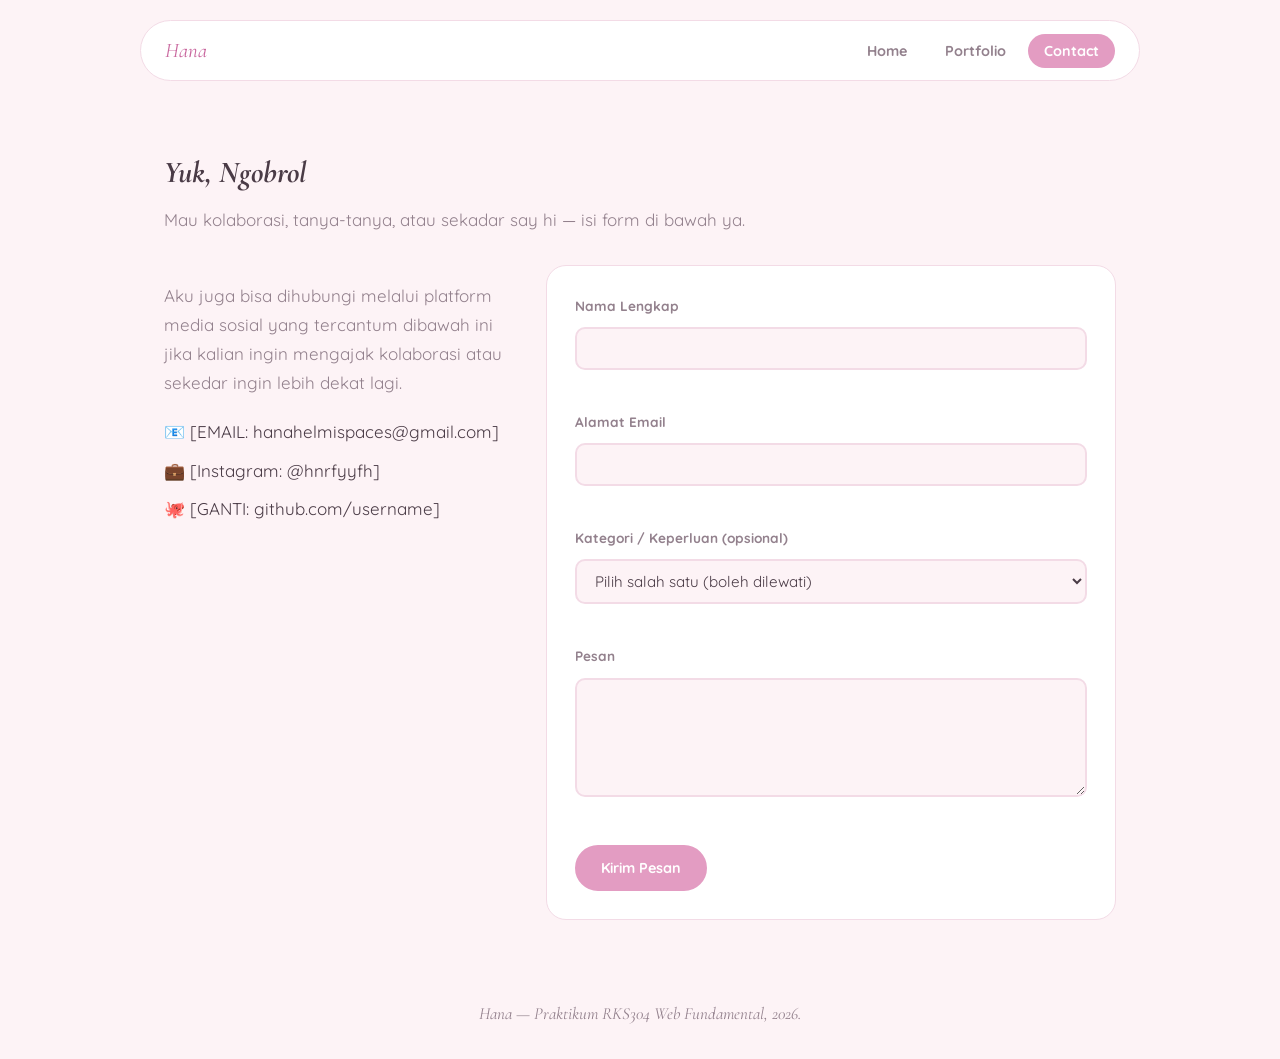
==== minggu1/contact.html @ 5564fbb6 "Add files via upload" ====
<!DOCTYPE html>
<html lang="id">
<head>
  <meta charset="UTF-8">
  <meta name="viewport" content="width=device-width, initial-scale=1.0">
  <title>Contact — Hana</title>
  <link rel="preconnect" href="https://fonts.googleapis.com">
  <link href="https://fonts.googleapis.com/css2?family=Cormorant+Garamond:ital,wght@0,500;0,600;1,500;1,600&family=Quicksand:wght@500;600;700&display=swap" rel="stylesheet">
  <link rel="stylesheet" href="style.css">
</head>
<body>

  <header class="site-header">
    <div class="wrap nav-pill">
      <a href="index.html" class="brand">Hana</a>
      <nav class="main-nav">
        <ul>
          <li><a href="index.html">Home</a></li>
          <li><a href="portfolio.html">Portfolio</a></li>
          <li><a href="contact.html" class="active">Contact</a></li>
        </ul>
      </nav>
    </div>
  </header>

  <main>
    <section class="block" style="background-color:#fdf3f6; padding-top:20px;">
      <div class="wrap">
        <h2>Yuk, Ngobrol</h2>
        <p class="block-sub">Mau kolaborasi, tanya-tanya, atau sekadar say hi — isi form di bawah ya.</p>

        <div class="contact-columns">
          <div class="contact-info">
            <p>
              Aku juga bisa dihubungi melalui platform media sosial yang
              tercantum dibawah ini jika kalian ingin mengajak kolaborasi
              atau sekedar ingin lebih dekat lagi.
            </p>
            <ul>
              <li>📧 [EMAIL: hanahelmispaces@gmail.com]</li>
              <li>💼 [Instagram: @hnrfyyfh]</li>
              <li>🐙 [GANTI: github.com/username]</li>
            </ul>
          </div>

          <form class="contact-form" action="#" method="post">
            <div class="field">
              <label for="nama">Nama Lengkap</label>
              <input type="text" id="nama" name="nama" required>
            </div>

            <div class="field">
              <label for="email">Alamat Email</label>
              <input type="email" id="email" name="email" required>
            </div>

            <div class="field">
              <label for="kategori">Kategori / Keperluan (opsional)</label>
              <select id="kategori" name="kategori">
                <option value="" selected>Pilih salah satu (boleh dilewati)</option>
                <option value="konsultasi">Konsultasi</option>
                <option value="kolaborasi">Kolaborasi Proyek</option>
                <option value="pertanyaan">Pertanyaan Umum</option>
              </select>
            </div>

            <div class="field">
              <label for="pesan">Pesan</label>
              <textarea id="pesan" name="pesan" rows="5" required></textarea>
            </div>

            <button type="submit" class="btn btn-primary">Kirim Pesan</button>
          </form>
        </div>
      </div>
    </section>
  </main>

  <footer class="site-footer">
    <div class="wrap">
      Hana — Praktikum RKS304 Web Fundamental, 2026.
    </div>
  </footer>

</body>
</html>
---- minggu1/style.css ----
* {
  box-sizing: border-box;
}

body {
  margin: 0;
  background-color: #fdf3f6;
  color: #4a3b46;
  font-family: 'Quicksand', sans-serif;
  font-size: 17px;
  line-height: 1.7;
}

img {
  max-width: 100%;
}

a {
  color: #c9679e;
  text-decoration: none;
}

a:hover {
  text-decoration: underline;
}

h1, h2, h3 {
  font-family: 'Cormorant Garamond', serif;
  color: #4a3b46;
}

/* ---------- lebar konten ---------- */

.wrap {
  max-width: 1000px;
  margin: 0 auto;
  padding: 0 24px;
}

/* ---------- navigasi ---------- */

.site-header {
  padding: 20px 0;
}

.nav-pill {
  display: flex;
  justify-content: space-between;
  align-items: center;
  background-color: #ffffff;
  border: 1px solid #f3dbe6;
  border-radius: 40px;
  padding: 12px 24px;
}

.brand {
  font-family: 'Cormorant Garamond', serif;
  font-style: italic;
  font-size: 1.3rem;
  color: #c9679e;
}

.main-nav ul {
  list-style: none;
  display: flex;
  gap: 6px;
  margin: 0;
  padding: 0;
}

.main-nav a {
  font-family: 'Quicksand', sans-serif;
  font-weight: 700;
  font-size: 0.9rem;
  color: #93818d;
  padding: 8px 16px;
  border-radius: 30px;
}

.main-nav a:hover {
  text-decoration: none;
  background-color: #fbe7ee;
  color: #c9679e;
}

.main-nav a.active {
  background-color: #e39cc2;
  color: #ffffff;
}

/* ---------- hero (foto + teks perkenalan) ---------- */

.hero {
  padding: 50px 0;
  display: flex;
  align-items: center;
  gap: 40px;
}

.hero-text {
  flex: 1;
}

.hero-visual {
  flex: 1;
  display: flex;
  justify-content: center;
}

.hero-photo {
  width: 280px;
  height: 280px;
  object-fit: cover;
  border-radius: 50%;
  border: 4px solid #ffffff;
  box-shadow: 0 0 0 3px #e39cc2;
}

.hero-role {
  font-family: 'Cormorant Garamond', serif;
  font-style: italic;
  color: #c9679e;
  font-size: 1.1rem;
  margin: 0 0 8px;
}

.hero h1 {
  font-size: 2.6rem;
  margin: 0 0 16px;
}

.hero-bio {
  color: #93818d;
  max-width: 460px;
  margin: 0 0 24px;
}

.btn-row {
  display: flex;
  gap: 14px;
}

.btn {
  display: inline-block;
  padding: 12px 24px;
  border-radius: 30px;
  font-family: 'Quicksand', sans-serif;
  font-weight: 700;
  font-size: 0.9rem;
  border: 2px solid #e39cc2;
}

.btn-primary {
  background-color: #e39cc2;
  color: #ffffff;
}

.btn-primary:hover {
  background-color: #c9679e;
  text-decoration: none;
}

.btn-ghost {
  color: #c9679e;
  background-color: transparent;
}

.btn-ghost:hover {
  background-color: #fbe7ee;
  text-decoration: none;
}

/* ---------- section tentang & skill ---------- */

.block {
  background-color: #fbe7ee;
  padding: 50px 0;
}

.block h2 {
  font-size: 1.9rem;
  font-style: italic;
  margin-bottom: 8px;
}

.block-sub {
  color: #93818d;
  margin: 0 0 30px;
}

.about-columns {
  display: flex;
  gap: 40px;
}

.about-columns > div {
  flex: 1;
}

.about-columns p {
  color: #93818d;
}

.skill-list {
  list-style: none;
  display: flex;
  flex-wrap: wrap;
  gap: 10px;
  padding: 0;
  margin: 20px 0 0;
}

.skill-list li {
  font-family: 'Quicksand', sans-serif;
  font-weight: 700;
  font-size: 0.85rem;
  padding: 8px 16px;
  border-radius: 30px;
  background-color: #ffffff;
  border: 2px solid #e39cc2;
  color: #c9679e;
}

.edu-card {
  background-color: #ffffff;
  border: 1px solid #f3dbe6;
  border-radius: 16px;
  padding: 18px 20px;
  margin-bottom: 14px;
}

.edu-card .time {
  font-family: 'Cormorant Garamond', serif;
  font-style: italic;
  font-size: 0.9rem;
  color: #c9679e;
  display: block;
}

.edu-card strong {
  display: block;
  font-family: 'Cormorant Garamond', serif;
  font-size: 1.15rem;
  margin: 4px 0 2px;
}

.edu-card span {
  color: #93818d;
  font-size: 0.92rem;
}

/* ---------- portfolio ---------- */

.project-list {
  display: flex;
  gap: 26px;
}

.card {
  flex: 1;
  background-color: #ffffff;
  border: 1px solid #f3dbe6;
  border-radius: 20px;
  padding: 26px;
}

.card-tag {
  display: inline-block;
  font-family: 'Quicksand', sans-serif;
  font-weight: 700;
  font-size: 0.75rem;
  padding: 5px 14px;
  border-radius: 30px;
  background-color: #fbe7ee;
  color: #c9679e;
  margin-bottom: 12px;
}

.card h3 {
  font-size: 1.3rem;
  font-style: italic;
  margin: 0 0 10px;
}

.card p {
  color: #93818d;
  margin: 0 0 12px;
}

/* ---------- form kontak ---------- */

.contact-columns {
  display: flex;
  gap: 40px;
}

.contact-info {
  flex: 0.8;
}

.contact-info p {
  color: #93818d;
}

.contact-info ul {
  list-style: none;
  padding: 0;
  margin: 20px 0 0;
}

.contact-info li {
  margin-bottom: 10px;
}

.contact-form {
  flex: 1.2;
  background-color: #ffffff;
  border: 1px solid #f3dbe6;
  border-radius: 20px;
  padding: 28px;
}

.field {
  margin-bottom: 40px;
}

.field label {
  display: block;
  font-family: 'Quicksand', sans-serif;
  font-weight: 700;
  font-size: 0.85rem;
  color: #93818d;
  margin-bottom: 10px;
}

.field input,
.field select,
.field textarea {
  width: 100%;
  background-color: #fdf3f6;
  border: 2px solid #f3dbe6;
  border-radius: 10px;
  padding: 10px 14px;
  color: #4a3b46;
  font-family: 'Quicksand', sans-serif;
  font-size: 0.95rem;
}

.form-note {
  font-size: 0.82rem;
  color: #93818d;
  margin-bottom: 16px;
}

/* ---------- footer ---------- */

.site-footer {
  padding: 30px 0;
  text-align: center;
  font-family: 'Cormorant Garamond', serif;
  font-style: italic;
  color: #93818d;
}

/* ---------- tampilan HP (responsive) ---------- */

@media (max-width: 700px) {
  .hero,
  .about-columns,
  .contact-columns,
  .project-list {
    flex-direction: column;
  }
}
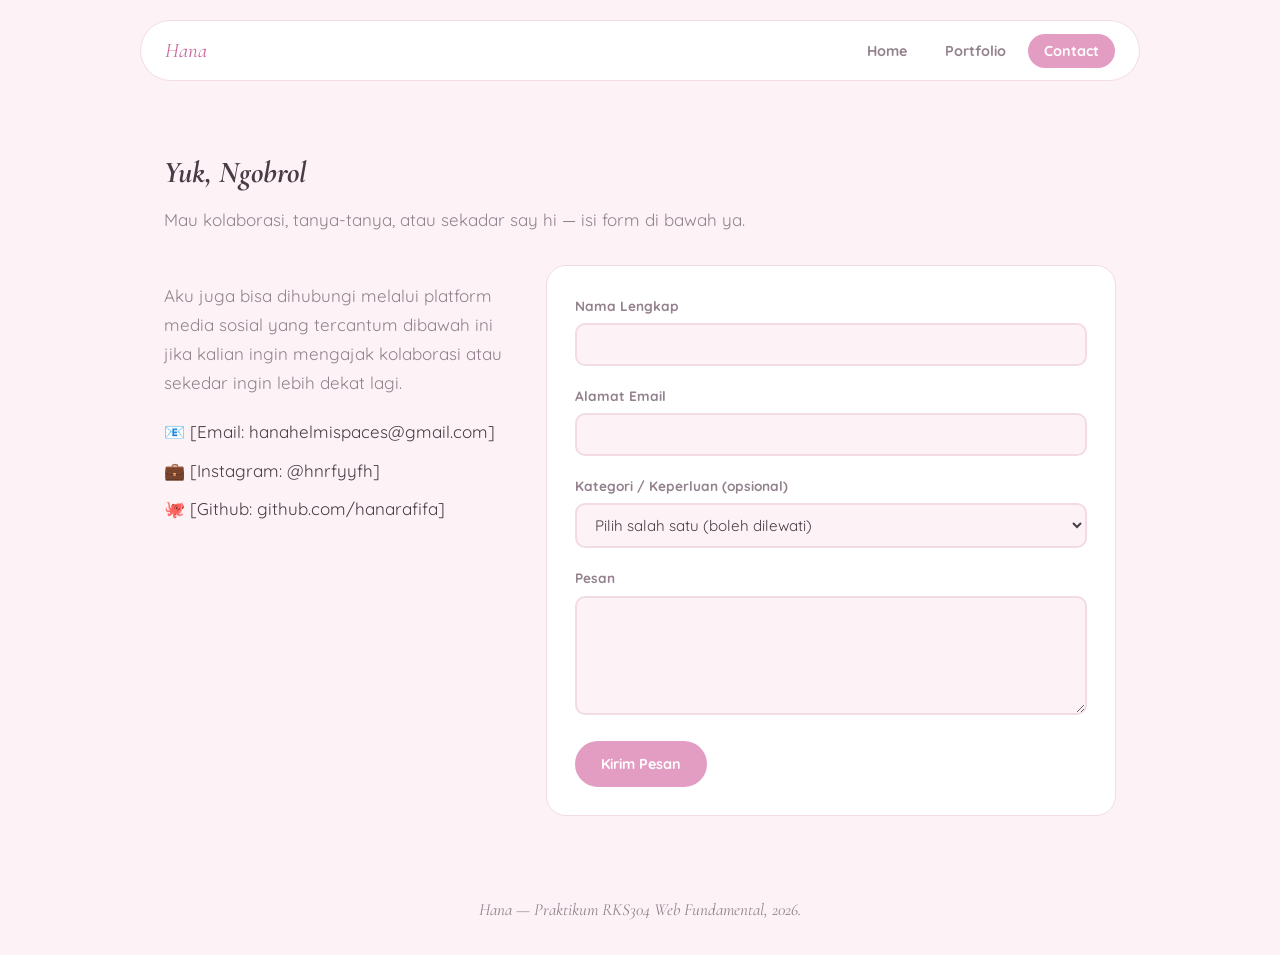
==== commit 8ae40d83: "Add files via upload" ====
--- a/minggu1/contact.html
+++ b/minggu1/contact.html
@@ -37,9 +37,9 @@
               atau sekedar ingin lebih dekat lagi.
             </p>
             <ul>
-              <li>📧 [EMAIL: hanahelmispaces@gmail.com]</li>
+              <li>📧 [Email: hanahelmispaces@gmail.com]</li>
               <li>💼 [Instagram: @hnrfyyfh]</li>
-              <li>🐙 [GANTI: github.com/username]</li>
+              <li>🐙 [Github: github.com/hanarafifa]</li>
             </ul>
           </div>
 
--- a/minggu1/style.css
+++ b/minggu1/style.css
@@ -321,7 +321,7 @@
 }
 
 .field {
-  margin-bottom: 40px;
+  margin-bottom: 18px;
 }
 
 .field label {
@@ -330,7 +330,7 @@
   font-weight: 700;
   font-size: 0.85rem;
   color: #93818d;
-  margin-bottom: 10px;
+  margin-bottom: 6px;
 }
 
 .field input,
